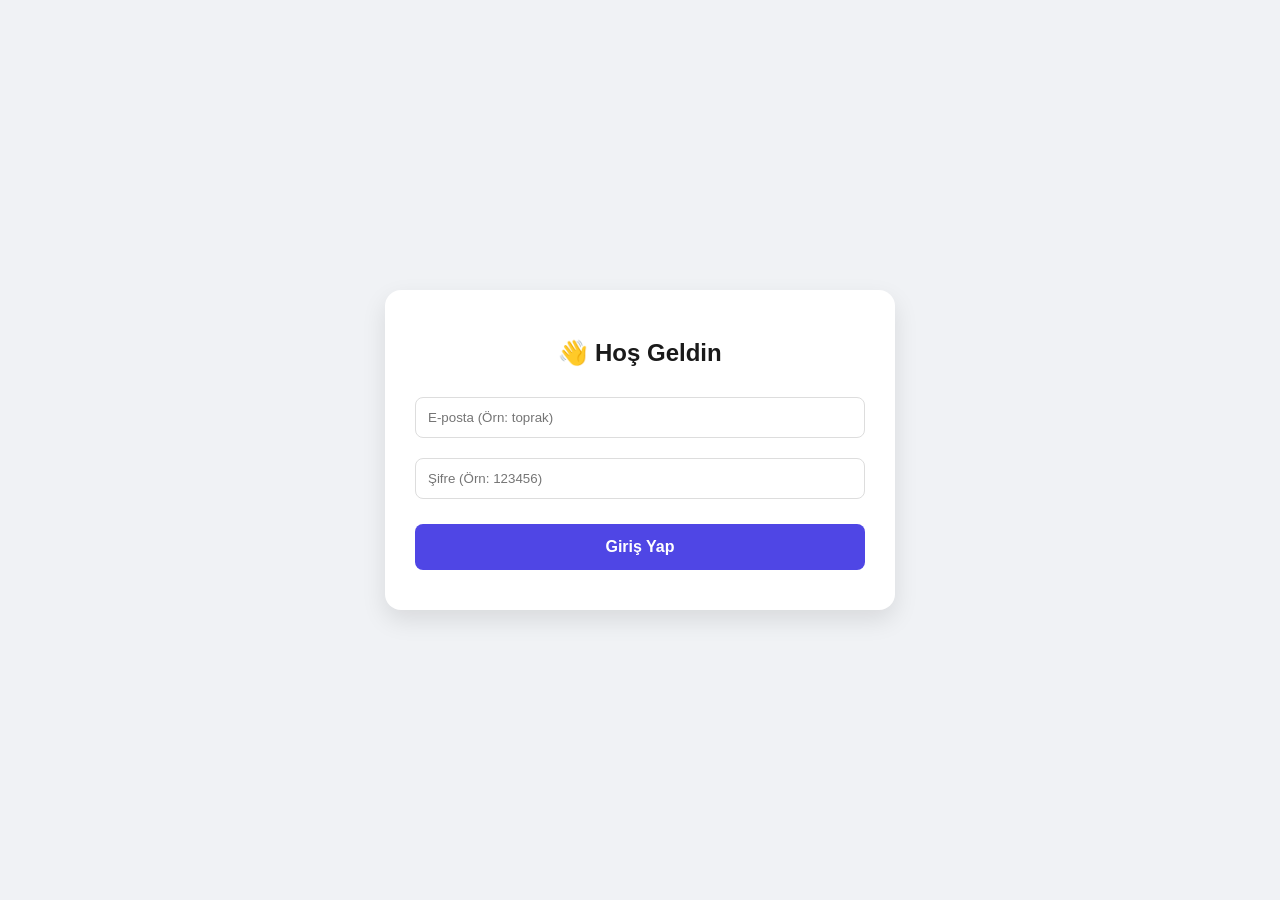
==== static/index.html @ e1bf263a "Add files via upload" ====
<!DOCTYPE html>
<html lang="tr">
<head>
    <meta charset="UTF-8">
    <meta name="viewport" content="width=device-width, initial-scale=1.0">
    <title>Tok Anket - Giriş ve Katıl</title>
    <style>
        body { font-family: 'Segoe UI', Tahoma, Geneva, Verdana, sans-serif; background: #f0f2f5; display: flex; justify-content: center; align-items: center; min-height: 100vh; margin: 0; }
        .container { background: white; padding: 30px; border-radius: 16px; box-shadow: 0 10px 25px rgba(0,0,0,0.1); width: 100%; max-width: 450px; }
        h2 { color: #1a1a1a; text-align: center; margin-bottom: 20px; }
        
        /* Login Formu */
        #login-section { display: block; }
        input[type="text"], input[type="password"] { width: 100%; padding: 12px; margin: 10px 0; border: 1px solid #ddd; border-radius: 8px; box-sizing: border-box; }
        
        /* Anket Kısmı */
        #survey-section { display: none; }
        .question-card { margin-bottom: 20px; padding: 15px; border-bottom: 1px solid #eee; }
        .question-text { font-weight: 600; color: #333; margin-bottom: 12px; display: block; }
        .option-group { display: flex; flex-direction: column; gap: 10px; }
        .option-item { display: flex; align-items: center; background: #f8f9fa; padding: 10px; border-radius: 8px; cursor: pointer; border: 1px solid #e9ecef; transition: 0.2s; }
        .option-item:hover { background: #e7f0ff; border-color: #4f46e5; }
        input[type="radio"] { margin-right: 12px; transform: scale(1.2); }

        button { width: 100%; padding: 14px; background: #4f46e5; color: white; border: none; border-radius: 8px; cursor: pointer; font-size: 16px; font-weight: bold; margin-top: 15px; transition: background 0.3s; }
        button:hover { background: #4338ca; }
        .error { color: #dc3545; font-size: 14px; text-align: center; margin-top: 10px; }
    </style>
</head>
<body>

<div class="container">
    <div id="login-section">
        <h2>👋 Hoş Geldin</h2>
        <input type="text" id="email" placeholder="E-posta (Örn: toprak)">
        <input type="password" id="password" placeholder="Şifre (Örn: 123456)">
        <button onclick="handleLogin()">Giriş Yap</button>
        <div id="login-error" class="error"></div>
    </div>

    <div id="survey-section">
        <h2 id="welcome-msg"></h2>
        <div id="survey-container">
            <p>Sorular yükleniyor...</p>
        </div>
        <button onclick="submitSurvey()">Anketi Bitir & 10 Token Al</button>
        <div id="survey-error" class="error"></div>
    </div>
</div>

<script>
    let currentEmail = "";
    let questionsData = [];

    // 1. GİRİŞ YAPMA FONKSİYONU
    async function handleLogin() {
        const email = document.getElementById('email').value;
        const password = document.getElementById('password').value;
        const errorDiv = document.getElementById('login-error');

        if (!email || !password) {
            errorDiv.innerText = "Lütfen alanları doldur kanka!";
            return;
        }

        const res = await fetch('/login', {
            method: 'POST',
            headers: { 'Content-Type': 'application/json' },
            body: JSON.stringify({ email: email, password: password })
        });

        const data = await res.json();

        if (data.success) {
            currentEmail = email;
            document.getElementById('login-section').style.display = 'none';
            document.getElementById('survey-section').style.display = 'block';
            document.getElementById('welcome-msg').innerText = `📊 Selam ${email}, Soruları Yanıtla!`;
            fetchQuestions(); // Giriş başarılıysa soruları getir
        } else {
            errorDiv.innerText = "Giriş başarısız! E-posta veya şifre yanlış.";
        }
    }

    // 2. SORULARI ÇEKME FONKSİYONU
    async function fetchQuestions() {
        const res = await fetch('/questions');
        questionsData = await res.json();
        
        const container = document.getElementById('survey-container');
        container.innerHTML = '';

        questionsData.forEach(q => {
            let optionsHTML = q.options.map(opt => `
                <label class="option-item">
                    <input type="radio" name="q${q.id}" value="${opt.id}">
                    ${opt.text}
                </label>
            `).join('');

            container.innerHTML += `
                <div class="question-card">
                    <span class="question-text">${q.text}</span>
                    <div class="option-group">${optionsHTML}</div>
                </div>
            `;
        });
    }

    // 3. CEVAPLARI GÖNDERME FONKSİYONU
    async function submitSurvey() {
        const answers = [];
        let allAnswered = true;

        questionsData.forEach(q => {
            const selected = document.querySelector(`input[name="q${q.id}"]:checked`);
            if (selected) {
                answers.push({
                    question_id: q.id,
                    option_id: parseInt(selected.value)
                });
            } else {
                allAnswered = false;
            }
        });

        if (!allAnswered) {
            alert("Boş soru bırakma kanka, hepsi önemli!");
            return;
        }

        const res = await fetch('/finish-survey', {
            method: 'POST',
            headers: { 'Content-Type': 'application/json' },
            body: JSON.stringify({ email: currentEmail, answers: answers })
        });

        const result = await res.json();
        if (result.success) {
            document.getElementById('survey-section').innerHTML = `
                <div style="text-align:center;">
                    <h2 style="color: #4f46e5;">✅ İşlem Tamam!</h2>
                    <p style="font-size: 18px;">${result.message}</p>
                    <p>Tokenlarını cüzdanında görebilirsin.</p>
                </div>
            `;
        } else {
            document.getElementById('survey-error').innerText = "Cevaplar kaydedilemedi, tekrar dene!";
        }
    }
</script>

</body>
</html>
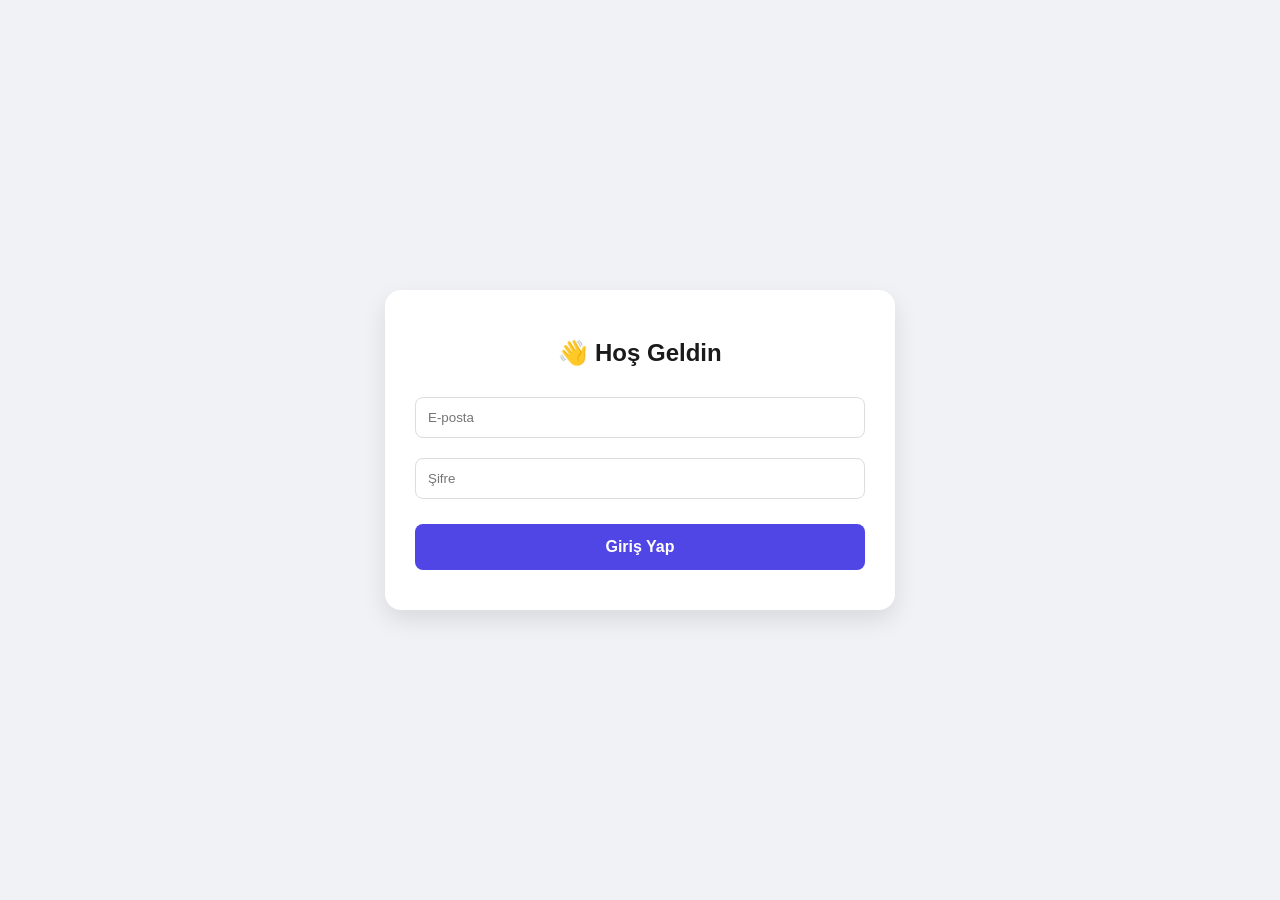
==== commit 0b9569d4: "Add files via upload" ====
--- a/static/index.html
+++ b/static/index.html
@@ -9,12 +9,12 @@
         .container { background: white; padding: 30px; border-radius: 16px; box-shadow: 0 10px 25px rgba(0,0,0,0.1); width: 100%; max-width: 450px; }
         h2 { color: #1a1a1a; text-align: center; margin-bottom: 20px; }
         
-        /* Login Formu */
-        #login-section { display: block; }
+        /* Bölüm Kontrolleri */
+        #login-section { display: block; } /* Başlangıçta açık */
+        #survey-section { display: none; }  /* Başlangıçta kesin kapalı */
+        
         input[type="text"], input[type="password"] { width: 100%; padding: 12px; margin: 10px 0; border: 1px solid #ddd; border-radius: 8px; box-sizing: border-box; }
         
-        /* Anket Kısmı */
-        #survey-section { display: none; }
         .question-card { margin-bottom: 20px; padding: 15px; border-bottom: 1px solid #eee; }
         .question-text { font-weight: 600; color: #333; margin-bottom: 12px; display: block; }
         .option-group { display: flex; flex-direction: column; gap: 10px; }
@@ -32,8 +32,8 @@
 <div class="container">
     <div id="login-section">
         <h2>👋 Hoş Geldin</h2>
-        <input type="text" id="email" placeholder="E-posta (Örn: toprak)">
-        <input type="password" id="password" placeholder="Şifre (Örn: 123456)">
+        <input type="text" id="email" placeholder="E-posta">
+        <input type="password" id="password" placeholder="Şifre">
         <button onclick="handleLogin()">Giriş Yap</button>
         <div id="login-error" class="error"></div>
     </div>
@@ -52,6 +52,12 @@
     let currentEmail = "";
     let questionsData = [];
 
+    // Sayfa yüklendiğinde ne olur ne olmaz anket kısmını sakla
+    document.addEventListener("DOMContentLoaded", () => {
+        document.getElementById('login-section').style.display = 'block';
+        document.getElementById('survey-section').style.display = 'none';
+    });
+
     // 1. GİRİŞ YAPMA FONKSİYONU
     async function handleLogin() {
         const email = document.getElementById('email').value;
@@ -63,48 +69,59 @@
             return;
         }
 
-        const res = await fetch('/login', {
-            method: 'POST',
-            headers: { 'Content-Type': 'application/json' },
-            body: JSON.stringify({ email: email, password: password })
-        });
+        try {
+            const res = await fetch('/login', {
+                method: 'POST',
+                headers: { 'Content-Type': 'application/json' },
+                body: JSON.stringify({ email: email, password: password })
+            });
 
-        const data = await res.json();
+            const data = await res.json();
 
-        if (data.success) {
-            currentEmail = email;
-            document.getElementById('login-section').style.display = 'none';
-            document.getElementById('survey-section').style.display = 'block';
-            document.getElementById('welcome-msg').innerText = `📊 Selam ${email}, Soruları Yanıtla!`;
-            fetchQuestions(); // Giriş başarılıysa soruları getir
-        } else {
-            errorDiv.innerText = "Giriş başarısız! E-posta veya şifre yanlış.";
+            if (data.success) {
+                currentEmail = email;
+                // Ekranları değiştir
+                document.getElementById('login-section').style.display = 'none';
+                document.getElementById('survey-section').style.display = 'block';
+                document.getElementById('welcome-msg').innerText = `📊 Selam ${email}, Soruları Yanıtla!`;
+                
+                // GİRİŞ BAŞARILIYSA SORULARI ŞİMDİ ÇEK
+                fetchQuestions(); 
+            } else {
+                errorDiv.innerText = "Giriş başarısız! E-posta veya şifre yanlış.";
+            }
+        } catch (err) {
+            errorDiv.innerText = "Sunucuya bağlanılamadı kanka!";
         }
     }
 
     // 2. SORULARI ÇEKME FONKSİYONU
     async function fetchQuestions() {
-        const res = await fetch('/questions');
-        questionsData = await res.json();
-        
-        const container = document.getElementById('survey-container');
-        container.innerHTML = '';
+        try {
+            const res = await fetch('/questions');
+            questionsData = await res.json();
+            
+            const container = document.getElementById('survey-container');
+            container.innerHTML = '';
 
-        questionsData.forEach(q => {
-            let optionsHTML = q.options.map(opt => `
-                <label class="option-item">
-                    <input type="radio" name="q${q.id}" value="${opt.id}">
-                    ${opt.text}
-                </label>
-            `).join('');
+            questionsData.forEach(q => {
+                let optionsHTML = q.options.map(opt => `
+                    <label class="option-item">
+                        <input type="radio" name="q${q.id}" value="${opt.id}">
+                        ${opt.text}
+                    </label>
+                `).join('');
 
-            container.innerHTML += `
-                <div class="question-card">
-                    <span class="question-text">${q.text}</span>
-                    <div class="option-group">${optionsHTML}</div>
-                </div>
-            `;
-        });
+                container.innerHTML += `
+                    <div class="question-card">
+                        <span class="question-text">${q.text}</span>
+                        <div class="option-group">${optionsHTML}</div>
+                    </div>
+                `;
+            });
+        } catch (err) {
+            document.getElementById('survey-container').innerHTML = "Sorular yüklenirken hata oluştu.";
+        }
     }
 
     // 3. CEVAPLARI GÖNDERME FONKSİYONU
@@ -151,4 +168,4 @@
 </script>
 
 </body>
-</html>+</html> 
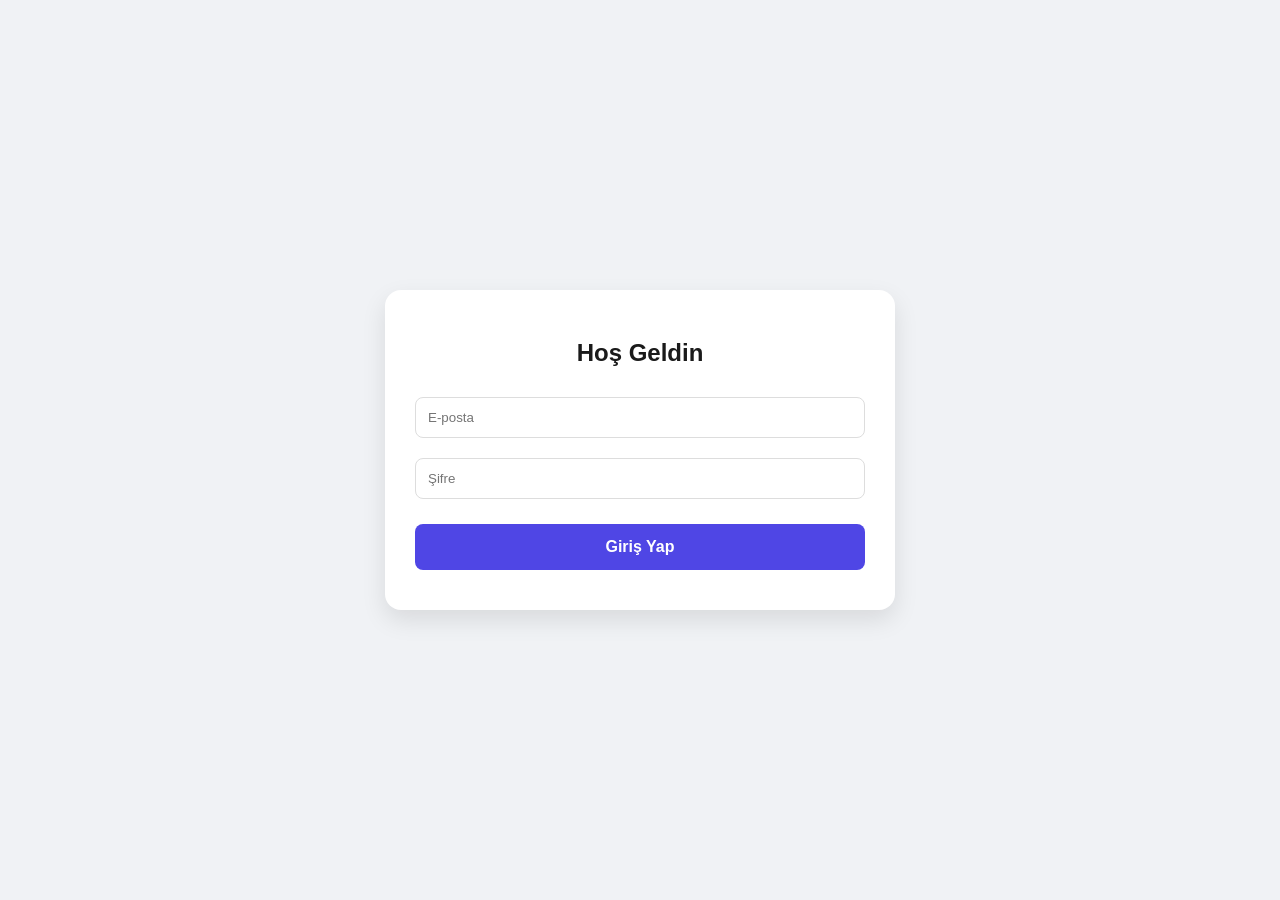
==== commit 63b26145: "Add files via upload" ====
--- a/static/index.html
+++ b/static/index.html
@@ -31,7 +31,7 @@
 
 <div class="container">
     <div id="login-section">
-        <h2>👋 Hoş Geldin</h2>
+        <h2> Hoş Geldin</h2>
         <input type="text" id="email" placeholder="E-posta">
         <input type="password" id="password" placeholder="Şifre">
         <button onclick="handleLogin()">Giriş Yap</button>
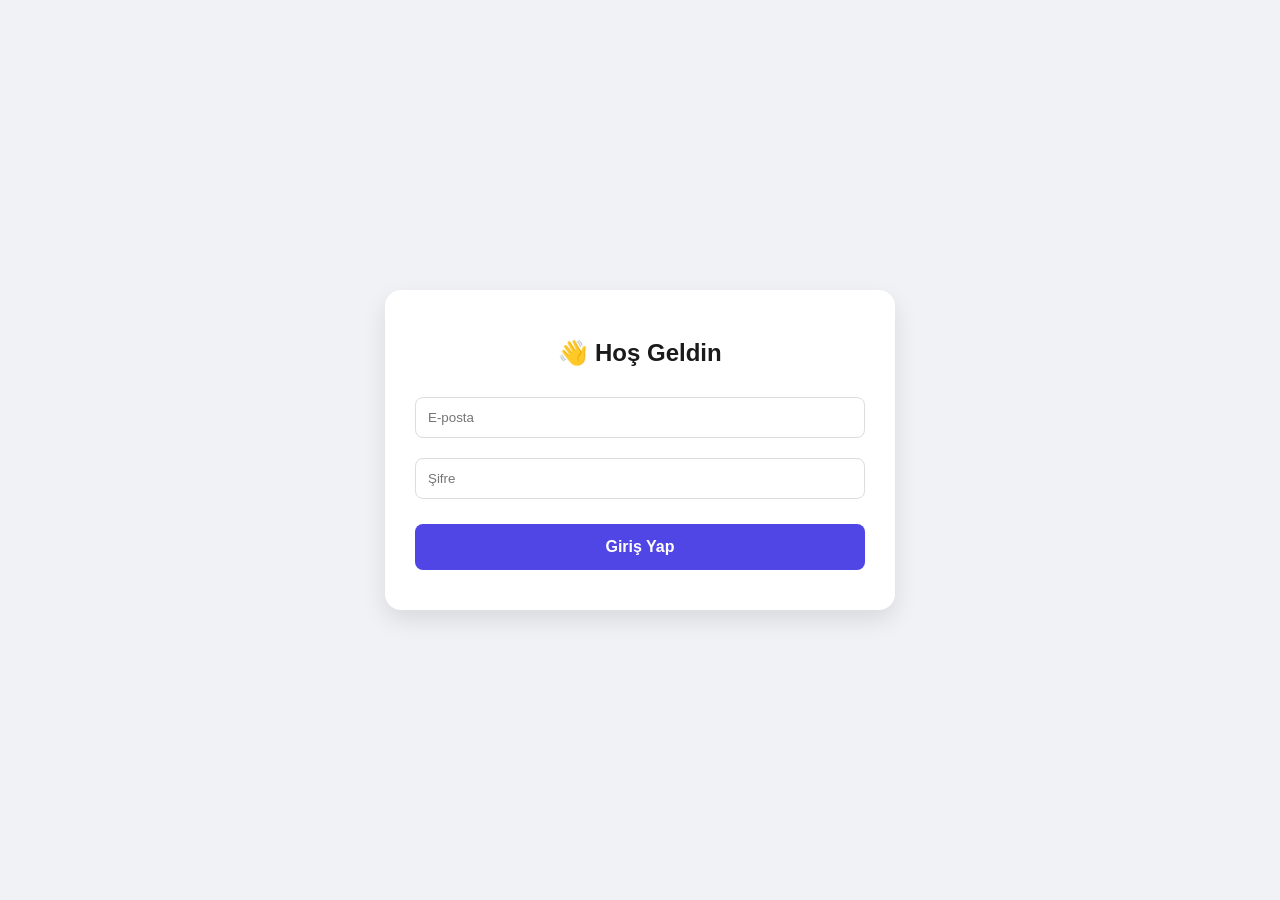
==== commit 08700d97: "Add files via upload" ====
--- a/static/index.html
+++ b/static/index.html
@@ -25,13 +25,14 @@
         button { width: 100%; padding: 14px; background: #4f46e5; color: white; border: none; border-radius: 8px; cursor: pointer; font-size: 16px; font-weight: bold; margin-top: 15px; transition: background 0.3s; }
         button:hover { background: #4338ca; }
         .error { color: #dc3545; font-size: 14px; text-align: center; margin-top: 10px; }
+        #balance-display { text-align: center; font-weight: bold; color: #4f46e5; margin-bottom: 20px; font-size: 18px; }
     </style>
 </head>
 <body>
 
 <div class="container">
     <div id="login-section">
-        <h2> Hoş Geldin</h2>
+        <h2>👋 Hoş Geldin</h2>
         <input type="text" id="email" placeholder="E-posta">
         <input type="password" id="password" placeholder="Şifre">
         <button onclick="handleLogin()">Giriş Yap</button>
@@ -40,6 +41,7 @@
 
     <div id="survey-section">
         <h2 id="welcome-msg"></h2>
+        <div id="balance-display"></div> 
         <div id="survey-container">
             <p>Sorular yükleniyor...</p>
         </div>
@@ -83,7 +85,10 @@
                 // Ekranları değiştir
                 document.getElementById('login-section').style.display = 'none';
                 document.getElementById('survey-section').style.display = 'block';
-                document.getElementById('welcome-msg').innerText = `📊 Selam ${email}, Soruları Yanıtla!`;
+                document.getElementById('welcome-msg').innerText = `📊 Selam ${email}`;
+                
+                // BAKİYEYİ EKRANA YAZDIR
+                document.getElementById('balance-display').innerText = `Mevcut Bakiyeniz: ${data.tokens} Token`;
                 
                 // GİRİŞ BAŞARILIYSA SORULARI ŞİMDİ ÇEK
                 fetchQuestions(); 
@@ -159,6 +164,7 @@
                     <h2 style="color: #4f46e5;">✅ İşlem Tamam!</h2>
                     <p style="font-size: 18px;">${result.message}</p>
                     <p>Tokenlarını cüzdanında görebilirsin.</p>
+                    <button onclick="location.reload()" style="background:#22c55e;">Geri Dön ve Bakiyeni Gör</button>
                 </div>
             `;
         } else {
@@ -168,4 +174,4 @@
 </script>
 
 </body>
-</html> +</html>
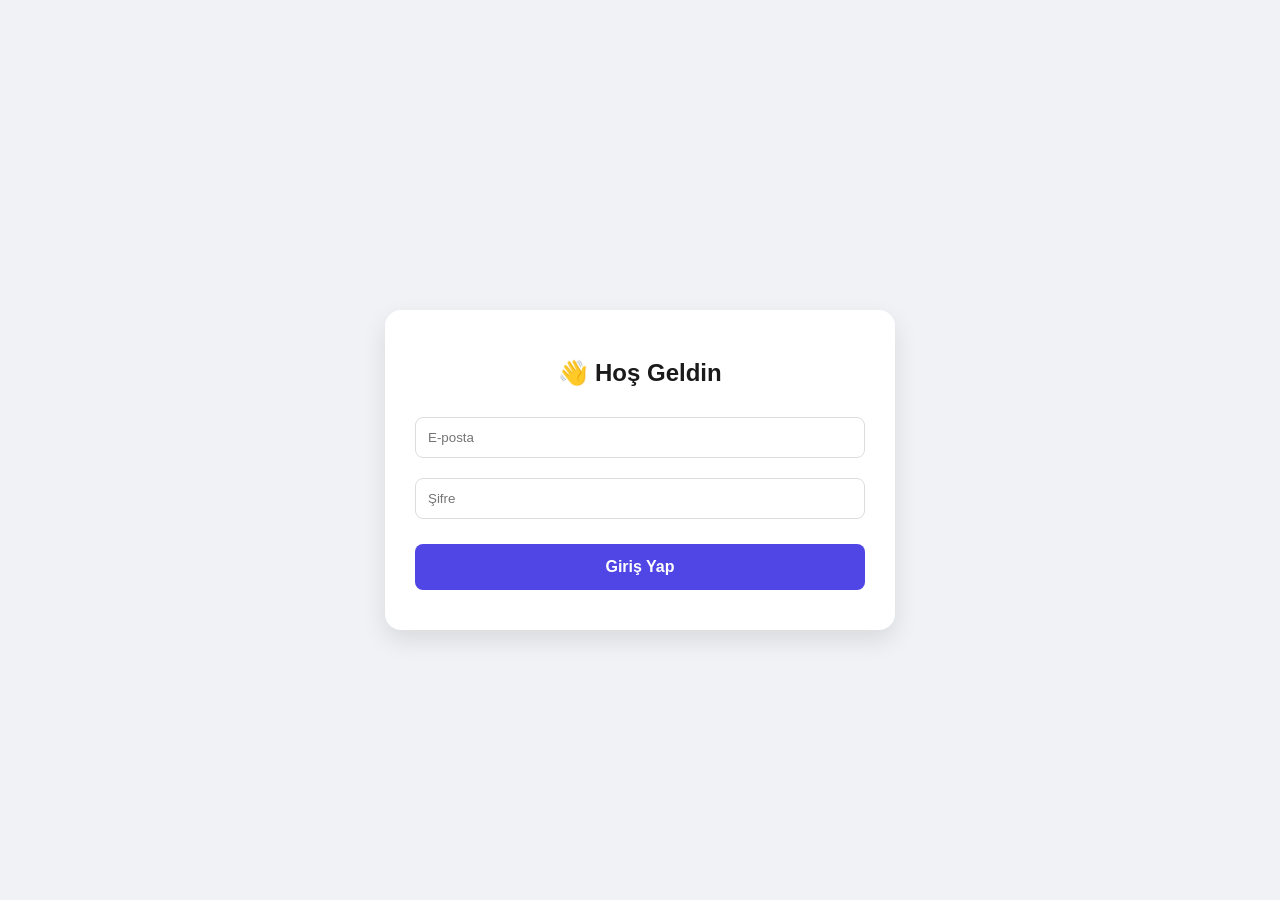
==== commit e1a6080d: "Add files via upload" ====
--- a/static/index.html
+++ b/static/index.html
@@ -3,15 +3,34 @@
 <head>
     <meta charset="UTF-8">
     <meta name="viewport" content="width=device-width, initial-scale=1.0">
-    <title>Tok Anket - Giriş ve Katıl</title>
+    <title>Tok Bilgi Yarışması - Çöz & Kazan</title>
     <style>
         body { font-family: 'Segoe UI', Tahoma, Geneva, Verdana, sans-serif; background: #f0f2f5; display: flex; justify-content: center; align-items: center; min-height: 100vh; margin: 0; }
-        .container { background: white; padding: 30px; border-radius: 16px; box-shadow: 0 10px 25px rgba(0,0,0,0.1); width: 100%; max-width: 450px; }
+        .container { background: white; padding: 30px; border-radius: 16px; box-shadow: 0 10px 25px rgba(0,0,0,0.1); width: 100%; max-width: 450px; margin-top: 40px; }
         h2 { color: #1a1a1a; text-align: center; margin-bottom: 20px; }
         
-        /* Bölüm Kontrolleri */
-        #login-section { display: block; } /* Başlangıçta açık */
-        #survey-section { display: none; }  /* Başlangıçta kesin kapalı */
+        /* --- SAĞ ÜST SABİT BAKİYE (NEW) --- */
+        #fixed-balance-box {
+            position: fixed;
+            top: 20px;
+            right: 20px;
+            background: #4f46e5;
+            color: white;
+            padding: 12px 20px;
+            border-radius: 50px;
+            font-weight: bold;
+            box-shadow: 0 4px 15px rgba(79, 70, 229, 0.4);
+            z-index: 9999;
+            display: none; /* Login olunca 'flex' olacak */
+            align-items: center;
+            gap: 8px;
+            border: 2px solid white;
+            transition: transform 0.3s cubic-bezier(0.175, 0.885, 0.32, 1.275);
+        }
+        .balance-bump { transform: scale(1.15); }
+
+        #login-section { display: block; } 
+        #survey-section { display: none; }  
         
         input[type="text"], input[type="password"] { width: 100%; padding: 12px; margin: 10px 0; border: 1px solid #ddd; border-radius: 8px; box-sizing: border-box; }
         
@@ -25,10 +44,25 @@
         button { width: 100%; padding: 14px; background: #4f46e5; color: white; border: none; border-radius: 8px; cursor: pointer; font-size: 16px; font-weight: bold; margin-top: 15px; transition: background 0.3s; }
         button:hover { background: #4338ca; }
         .error { color: #dc3545; font-size: 14px; text-align: center; margin-top: 10px; }
-        #balance-display { text-align: center; font-weight: bold; color: #4f46e5; margin-bottom: 20px; font-size: 18px; }
+        
+        /* Analiz Listesi Stilleri */
+        .result-box { text-align: center; }
+        .result-score { font-size: 40px; font-weight: bold; color: #4f46e5; margin: 10px 0; }
+        .token-badge { display: inline-block; background: #fbbf24; color: #92400e; padding: 8px 20px; border-radius: 20px; font-weight: bold; margin-bottom: 20px; }
+        .analysis-container { margin-top: 20px; text-align: left; max-height: 300px; overflow-y: auto; border: 1px solid #eee; border-radius: 10px; padding: 10px; }
+        .analysis-item { padding: 10px; border-bottom: 1px solid #f0f0f0; font-size: 14px; }
+        .status-correct { color: #16a34a; font-weight: bold; }
+        .status-wrong { color: #dc2626; font-weight: bold; }
+        .correct-answer-text { color: #2563eb; display: block; margin-top: 4px; font-style: italic; }
     </style>
 </head>
 <body>
+
+<div id="fixed-balance-box">
+    <span>💰</span>
+    <span id="top-token-count">0</span>
+    <span>Token</span>
+</div>
 
 <div class="container">
     <div id="login-section">
@@ -41,11 +75,10 @@
 
     <div id="survey-section">
         <h2 id="welcome-msg"></h2>
-        <div id="balance-display"></div> 
         <div id="survey-container">
             <p>Sorular yükleniyor...</p>
         </div>
-        <button onclick="submitSurvey()">Anketi Bitir & 10 Token Al</button>
+        <button id="submit-btn" onclick="submitSurvey()">Yarışmayı Bitir & Token Kazan</button>
         <div id="survey-error" class="error"></div>
     </div>
 </div>
@@ -54,13 +87,18 @@
     let currentEmail = "";
     let questionsData = [];
 
-    // Sayfa yüklendiğinde ne olur ne olmaz anket kısmını sakla
-    document.addEventListener("DOMContentLoaded", () => {
-        document.getElementById('login-section').style.display = 'block';
-        document.getElementById('survey-section').style.display = 'none';
-    });
-
-    // 1. GİRİŞ YAPMA FONKSİYONU
+    // Bakiyeyi güncelleyen genel fonksiyon
+    function updateTopBalance(newAmount) {
+        const tokenSpan = document.getElementById('top-token-count');
+        const box = document.getElementById('fixed-balance-box');
+        
+        tokenSpan.innerText = newAmount;
+        
+        // Görsel efekt: Bakiye değişince hafifçe büyüsün
+        box.classList.add('balance-bump');
+        setTimeout(() => box.classList.remove('balance-bump'), 300);
+    }
+
     async function handleLogin() {
         const email = document.getElementById('email').value;
         const password = document.getElementById('password').value;
@@ -77,59 +115,43 @@
                 headers: { 'Content-Type': 'application/json' },
                 body: JSON.stringify({ email: email, password: password })
             });
-
             const data = await res.json();
 
             if (data.success) {
                 currentEmail = email;
-                // Ekranları değiştir
                 document.getElementById('login-section').style.display = 'none';
                 document.getElementById('survey-section').style.display = 'block';
-                document.getElementById('welcome-msg').innerText = `📊 Selam ${email}`;
+                document.getElementById('welcome-msg').innerText = `🧠 Başarılar ${email}`;
                 
-                // BAKİYEYİ EKRANA YAZDIR
-                document.getElementById('balance-display').innerText = `Mevcut Bakiyeniz: ${data.tokens} Token`;
-                
-                // GİRİŞ BAŞARILIYSA SORULARI ŞİMDİ ÇEK
+                // Sağ üst bakiyeyi göster ve ilk veriyi yaz
+                document.getElementById('fixed-balance-box').style.display = 'flex';
+                updateTopBalance(data.tokens);
+
                 fetchQuestions(); 
             } else {
-                errorDiv.innerText = "Giriş başarısız! E-posta veya şifre yanlış.";
+                errorDiv.innerText = "Giriş başarısız!";
             }
         } catch (err) {
-            errorDiv.innerText = "Sunucuya bağlanılamadı kanka!";
-        }
-    }
-
-    // 2. SORULARI ÇEKME FONKSİYONU
+            errorDiv.innerText = "Sunucu hatası!";
+        }
+    }
+
     async function fetchQuestions() {
-        try {
-            const res = await fetch('/questions');
-            questionsData = await res.json();
-            
-            const container = document.getElementById('survey-container');
-            container.innerHTML = '';
-
-            questionsData.forEach(q => {
-                let optionsHTML = q.options.map(opt => `
-                    <label class="option-item">
-                        <input type="radio" name="q${q.id}" value="${opt.id}">
-                        ${opt.text}
-                    </label>
-                `).join('');
-
-                container.innerHTML += `
-                    <div class="question-card">
-                        <span class="question-text">${q.text}</span>
-                        <div class="option-group">${optionsHTML}</div>
-                    </div>
-                `;
-            });
-        } catch (err) {
-            document.getElementById('survey-container').innerHTML = "Sorular yüklenirken hata oluştu.";
-        }
-    }
-
-    // 3. CEVAPLARI GÖNDERME FONKSİYONU
+        const res = await fetch('/questions');
+        questionsData = await res.json();
+        const container = document.getElementById('survey-container');
+        container.innerHTML = '';
+        questionsData.forEach(q => {
+            let optionsHTML = q.options.map(opt => `
+                <label class="option-item">
+                    <input type="radio" name="q${q.id}" value="${opt.id}">
+                    ${opt.text}
+                </label>
+            `).join('');
+            container.innerHTML += `<div class="question-card"><span class="question-text">${q.text}</span><div class="option-group">${optionsHTML}</div></div>`;
+        });
+    }
+
     async function submitSurvey() {
         const answers = [];
         let allAnswered = true;
@@ -137,41 +159,62 @@
         questionsData.forEach(q => {
             const selected = document.querySelector(`input[name="q${q.id}"]:checked`);
             if (selected) {
-                answers.push({
-                    question_id: q.id,
-                    option_id: parseInt(selected.value)
-                });
+                answers.push({ question_id: q.id, option_id: parseInt(selected.value) });
             } else {
                 allAnswered = false;
             }
         });
 
-        if (!allAnswered) {
-            alert("Boş soru bırakma kanka, hepsi önemli!");
-            return;
-        }
-
-        const res = await fetch('/finish-survey', {
-            method: 'POST',
-            headers: { 'Content-Type': 'application/json' },
-            body: JSON.stringify({ email: currentEmail, answers: answers })
-        });
-
-        const result = await res.json();
-        if (result.success) {
-            document.getElementById('survey-section').innerHTML = `
-                <div style="text-align:center;">
-                    <h2 style="color: #4f46e5;">✅ İşlem Tamam!</h2>
-                    <p style="font-size: 18px;">${result.message}</p>
-                    <p>Tokenlarını cüzdanında görebilirsin.</p>
-                    <button onclick="location.reload()" style="background:#22c55e;">Geri Dön ve Bakiyeni Gör</button>
-                </div>
-            `;
-        } else {
-            document.getElementById('survey-error').innerText = "Cevaplar kaydedilemedi, tekrar dene!";
+        if (!allAnswered) { alert("Boş soru bırakma kanka!"); return; }
+
+        const btn = document.getElementById('submit-btn');
+        btn.disabled = true;
+        btn.innerText = "Hesaplanıyor...";
+
+        try {
+            const res = await fetch('/finish-survey', {
+                method: 'POST',
+                headers: { 'Content-Type': 'application/json' },
+                body: JSON.stringify({ email: currentEmail, answers: answers })
+            });
+
+            const result = await res.json();
+            if (result.success) {
+                // --- CANLI BAKİYE GÜNCELLEME (NEW) ---
+                let oldTokens = parseInt(document.getElementById('top-token-count').innerText);
+                updateTopBalance(oldTokens + result.earned_tokens);
+
+                // Analiz Listesini Oluştur
+                let analysisHTML = result.results.map((item, index) => `
+                    <div class="analysis-item">
+                        <strong>Soru ${index + 1}:</strong> 
+                        <span class="${item.is_correct ? 'status-correct' : 'status-wrong'}">
+                            ${item.is_correct ? '✅ Doğru' : '❌ Yanlış'}
+                        </span><br>
+                        <small>Senin Cevabın: ${item.user_option_text}</small>
+                        ${!item.is_correct ? `<span class="correct-answer-text">👉 Doğru Cevap: ${item.correct_option_text}</span>` : ''}
+                    </div>
+                `).join('');
+
+                document.getElementById('survey-section').innerHTML = `
+                    <div class="result-box">
+                        <h2>🏁 Analiz Raporu</h2>
+                        <div class="result-score">${result.correct_count} / ${questionsData.length}</div>
+                        <div class="token-badge">+${result.earned_tokens} Token Kazandın!</div>
+                        
+                        <div class="analysis-container">
+                            ${analysisHTML}
+                        </div>
+
+                        <button onclick="location.reload()" style="background:#22c55e; margin-top:20px;">Yeni Yarışmaya Katıl</button>
+                    </div>
+                `;
+            }
+        } catch (err) {
+            alert("Hata oluştu!");
+            btn.disabled = false;
         }
     }
 </script>
-
 </body>
 </html>
